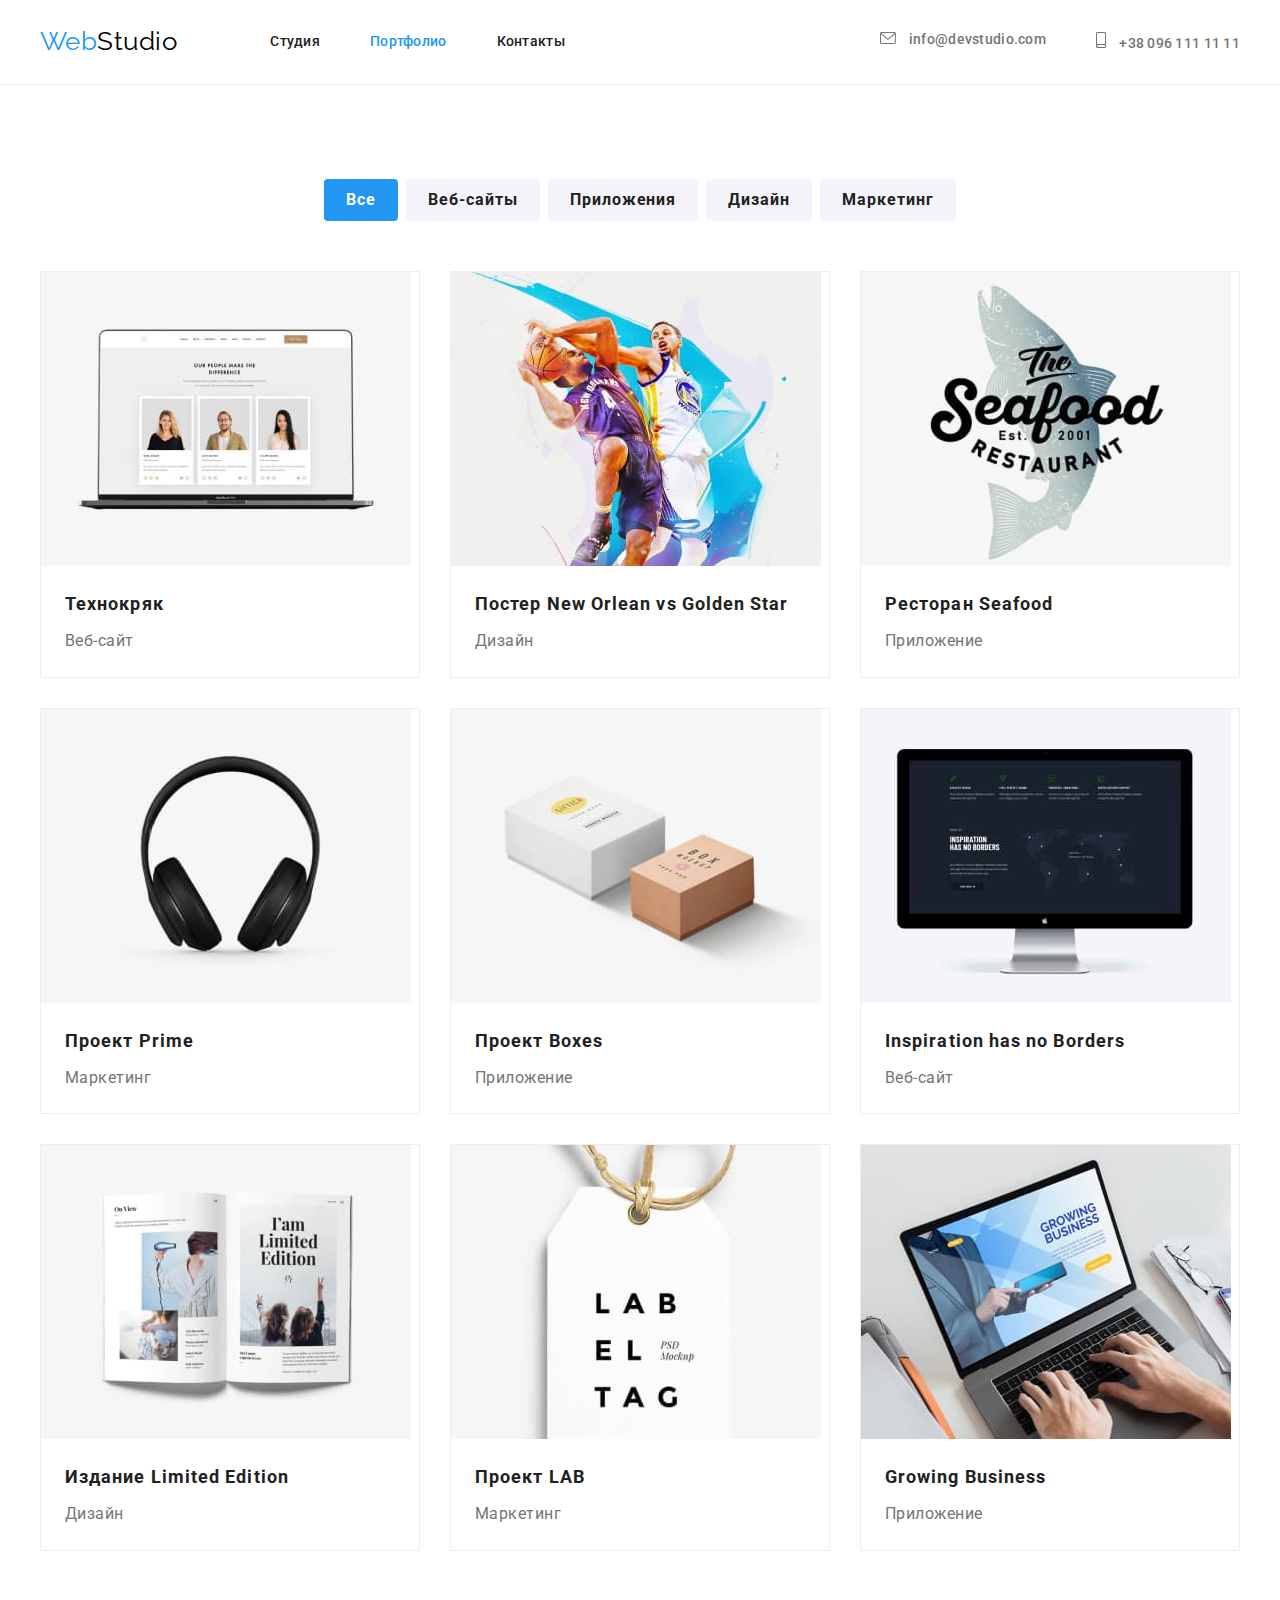
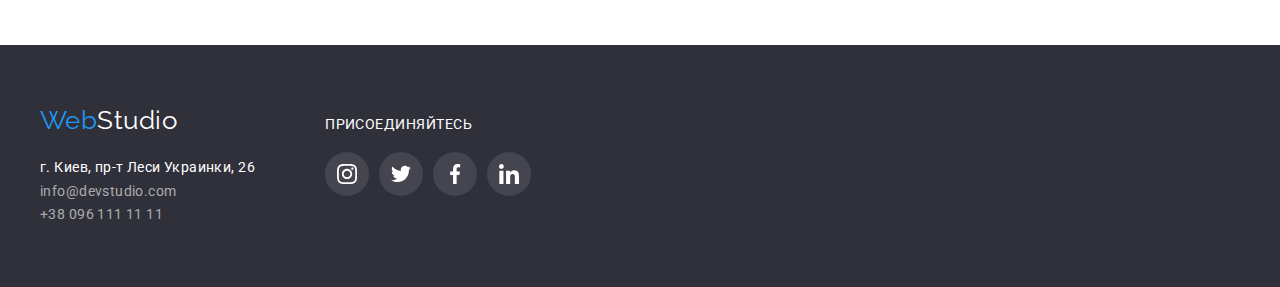
==== portfolio.html @ 0c9a092a "Клонирует новый репозиторий для модуля-5" ====
<!DOCTYPE html>
<html lang="ru">
<head>
  <meta charset="UTF-8">
  <meta http-equiv="X-UA-Compatible" content="IE=edge">
  <meta name="viewport" content="width=device-width, initial-scale=1.0">
  <title>Портфолио</title>
  <link rel="preconnect" href="https://fonts.googleapis.com">
  <link rel="preconnect" href="https://fonts.gstatic.com" crossorigin>
  <link href="https://fonts.googleapis.com/css2?family=Raleway:wght@700&family=Roboto:wght@400;500;700;900&display=swap"
    rel="stylesheet">
  <link rel="stylesheet" href="https://cdnjs.cloudflare.com/ajax/libs/modern-normalize/1.1.0/modern-normalize.min.css"
    integrity="sha512-wpPYUAdjBVSE4KJnH1VR1HeZfpl1ub8YT/NKx4PuQ5NmX2tKuGu6U/JRp5y+Y8XG2tV+wKQpNHVUX03MfMFn9Q=="
    crossorigin="anonymous" referrerpolicy="no-referrer">
  <link rel="stylesheet" href="./css/reset.css">
  <link rel="stylesheet" href="./css/styles.css">
</head>
<body>
  <!-- Шапка сайта -->
    <header class="page-header">
      <div class="container header-container">
        <!-- Главная навигация -->
        <nav class="site-nav">
          <a class="logo" href="index.html" lang="en">Web<span class="logo-header-black">Studio</span></a>
          <ul class="main-nav">
            <li class="item"><a href="index.html" class="link">Студия</a></li>
            <li class="item"><a href="portfolio.html" class="link current">Портфолио</a></li>
            <li class="item"><a href="" class="link">Контакты</a></li>
          </ul>
        </nav>
        <!-- Контакты -->
        <ul class="contacts-nav">
          <li class="item">
            <a class="link mailto" href="mailto:info@devstudio.com">
              <svg class="mailto-icon">
                <use href="./images/sprite.svg#envelope"></use>
              </svg>
              info@devstudio.com
            </a>
          </li>
          <li class="item">
            <a class="link tel" href="tel:+380961111111">
              <svg class="tel-icon">
                <use href="./images/sprite.svg#smartphone"></use>
              </svg>
              +38 096 111 11 11
            </a>
          </li>
        </ul>
      </div>
    </header>
  <!-- Уникальный контент страницы -->
  <main>
    <!-- Портфолио -->
    <section class="section">
      <div class="container">
        <!-- Скрыть этот заголовок с помощью css -->
        <h1 class="section-title hiden">Портфолио</h1>
        <!-- Фильтр кнопки -->
        <div class="filter-list">
          <button class="filter-btn btn current" type="button">Все</button>
          <button class="filter-btn btn" type="button">Веб-сайты</button>
          <button class="filter-btn btn" type="button">Приложения</button>
          <button class="filter-btn btn" type="button">Дизайн</button>
          <button class="filter-btn btn" type="button">Маркетинг</button>
        </div>
        <!-- Проекты -->
        <ul class="projects">
          <li class="item">
            <article class="card">
              <a href="">
                <div class="card-thumb">
                  <img class="projects-photo" src="./images/img1.jpg" alt="Веб-сайт Технокряк" width="370" height="294">
                </div>
                <div class="card-content">
                  <h2 class="card-title">Технокряк</h2>
                  <p class="card-filter">Веб-сайт</p>
                </div>
              </a>
            </article>
          </li>
          <li class="item">
            <article class="card">
              <a href="">
                <div class="card-thumb">
                  <img class="projects-photo" src="./images/img2.jpg" alt="Дизайн постера" width="370" height="294">
                </div>
                <div class="card-content">
              <h2 class="card-title">Постер <span lang="en">New Orlean vs Golden Star</span></h2>
              <p class="card-filter">Дизайн</p>
                </div>
              </a>
            </article>
          </li>
          <li class="item">
            <article class="card">
              <a href="">
                <div class="card-thumb">
                  <img class="projects-photo" src="./images/img3.jpg" alt="Приложение для ресторана" width="370" height="294">
                </div>
                <div class="card-content">
                  <h2 class="card-title">Ресторан <span lang="en">Seafood</span></h2>
                  <p class="card-filter">Приложение</p>
                </div>
              </a>
            </article>
          </li>
          <li class="item">
            <article class="card">
              <a href="">
                <div class="card-thumb">
                  <img class="projects-photo" src="./images/img4.jpg" alt="Продвижение проекта" width="370" height="294">
                </div>
                <div class="card-content">
                  <h2 class="card-title">Проект <span lang="en">Prime</span></h2>
                  <p class="card-filter">Маркетинг</p>
                </div>
              </a>
            </article>
          </li>
          <li class="item">
            <article class="card">
              <a href="">
                <div class="card-thumb">
                  <img class="projects-photo" src="./images/img5.jpg" alt="Разработка приложения" width="370" height="294">
                </div>
                <div class="card-content">
                  <h2 class="card-title">Проект <span lang="en">Boxes</span></h2>
                  <p class="card-filter">Приложение</p>
                </div>
              </a>
            </article>
          </li>
          <li class="item">
            <article class="card">
              <a href="">
                <div class="card-thumb">
                  <img class="projects-photo" src="./images/img6.jpg" alt="Разработка веб-сайта" width="370" height="294">
                </div>
                <div class="card-content">
                  <h2 class="card-title" lang="en">Inspiration has no Borders</h2>
                  <p class="card-filter">Веб-сайт</p>
                </div>
              </a>
            </article>
          </li>
          <li class="item">
            <article class="card">
              <a href="">
                <div class="card-thumb">
                  <img class="projects-photo" src="./images/img7.jpg" alt="Дизайн журнала" width="370" height="294">
                </div>
                <div class="card-content">
                  <h2 class="card-title">Издание <span lang="en">Limited Edition</span></h2>
                  <p class="card-filter">Дизайн</p>
                </div>
              </a>
            </article>
          </li>
          <li class="item">
            <article class="card">
              <a href="">
                <div class="card-thumb">
                  <img class="projects-photo" src="./images/img8.jpg" alt="Продвижение проекта" width="370" height="294">
                </div>
                <div class="card-content">
                  <h2 class="card-title">Проект <span lang="en">LAB</span></h2>
                  <p class="card-filter">Маркетинг</p>
                </div>
              </a>
            </article>
          </li>
          <li class="item">
            <article class="card">
              <a href="">
                <div class="card-thumb">
                  <img class="projects-photo" src="./images/img9.jpg" alt="Разработка приложения" width="370" height="294">
                </div>
                <div class="card-content">
                  <h2 class="card-title" lang="en">Growing Business</h2>
                  <p class="card-filter">Приложение</p>
                </div>
              </a>
            </article>
          </li>
        </ul>
      </div>
    </section>
  </main>
  <!-- Футер -->
  <footer class="footer">
    <div class="container footer-container">
      <div class="footer-left">
        <a class="logo logo-footer" href="index.html" lang="en">Web<span class="logo-footer-white">Studio</span></a>
        <address>
          <ul class="contacts-footer">
            <li><a class="link"
                href="https://www.google.com.ua/maps/place/%D0%B1%D1%83%D0%BB.+%D0%9B%D0%B5%D1%81%D0%B8+%D0%A3%D0%BA%D1%80%D0%B0%D0%B8%D0%BD%D0%BA%D0%B8,+26,+%D0%9A%D0%B8%D0%B5%D0%B2,+02000/@50.4265841,30.5361971,17z/data=!3m1!4b1!4m5!3m4!1s0x40d4cf0e033ecbe9:0x57a4dffefec77da0!8m2!3d50.4265807!4d30.5383858?hl=ru"><span
                  class="address">г. Киев, пр-т Леси Украинки, 26</span></a>
            </li>
            <li><a class="link" href="mailto:info@devstudio.com">info@devstudio.com</a>
            </li>
            <li><a class="link" href="tel:+380961111111">+38 096 111 11 11</a>
            </li>
          </ul>
        </address>
      </div>
      <div class="footer-right">
        <p class="footer-title">присоединяйтесь</p>
        <ul class="footer-social-list">
          <li class="item"><a class="link" href="">
              <svg class="icon">
                <use href="./images/sprite.svg#instagram"></use>
              </svg>
            </a>
          </li>
          <li class="item"><a class="link" href="">
              <svg class="icon">
                <use href="./images/sprite.svg#twitter"></use>
              </svg>
            </a>
          </li>
          <li class="item"><a class="link" href="">
              <svg class="icon">
                <use href="./images/sprite.svg#facebook"></use>
              </svg>
            </a>
          </li>
          <li class="item"><a class="link" href="">
              <svg class="icon">
                <use href="./images/sprite.svg#linkedin"></use>
              </svg>
            </a>
          </li>
        </ul>
      </div>
    </div>
  </footer>
</body>
</html>
---- css/styles.css ----
:root {
  --primary-text-color: #757575;
  --title-text-color: #212121;
  --accent-color: #2196f3;
  --card-set-gap: 30px;
  --card-shadow: 0px 1px 3px rgba(0, 0, 0, 0.12), 0px 1px 1px rgba(0, 0, 0, 0.14),
    0px 2px 1px rgba(0, 0, 0, 0.2);
  --card-border: 1px solid #eeeeee;
  --icons-color: #afb1b8;
}

body {
  background-color: #ffffff;
  color: var(--primary-text-color);
  font-family: Roboto, sans-serif;
  letter-spacing: 0.03em;
}

.container {
  width: 1200px;
  padding-left: 15px;
  padding-right: 15px;
  margin: 0 auto;
}

/* Шапка сайта */
.page-header {
  border-bottom: 1px solid #ececec;
}

.header-container {
  display: flex;
  align-items: center;
  justify-content: space-between;
}

.site-nav {
  display: flex;
  align-items: center;
}

/* Логотип */
.logo {
  color: var(--accent-color);
  font-family: Raleway, sans-serif;
  font-size: 26px;
  line-height: 1.2;
}

.logo-header-black {
  color: #000000;
}

/* Главная навигация */
.main-nav {
  display: flex;
  margin-left: 93px;
}

.main-nav .item:not(:last-child) {
  margin-right: 50px;
}

.main-nav .link {
  display: block;
  padding-top: 32px;
  padding-bottom: 32px;

  color: var(--title-text-color);
  font-weight: 500;
  font-size: 14px;
  line-height: 1.14;
  letter-spacing: 0.02em;
}

/* Контакты хедер*/
.contacts-nav {
  display: flex;
}

.contacts-nav .item:not(:last-child) {
  margin-right: 50px;
}

.contacts-nav .link {
  display: block;
  padding-top: 32px;
  padding-bottom: 32px;

  color: var(--primary-text-color);
  font-weight: 500;
  font-size: 14px;
  line-height: 1.14;
  letter-spacing: 0.02em;
}

.main-nav .link:hover,
.main-nav .link:focus,
.contacts-nav .link:hover,
.contacts-nav .link:focus {
  color: var(--accent-color);
}

.main-nav .link.current {
  color: var(--accent-color);
}

.mailto-icon {
  width: 16px;
  height: 12px;
  fill: currentColor;
  margin-right: 10px;
}

.tel-icon {
  width: 10px;
  height: 16px;
  fill: currentColor;
  margin-right: 10px;
}

/* Блок герой, футер*/
.hero {
  max-width: 1600px;
  height: 600px;
  background-color: #c4c4c4;
  background-image: linear-gradient(to right, rgba(47, 48, 58, 0.4), rgba(47, 48, 58, 0.4)),
    url(../images/hero.jpg);
  margin: 0 auto;
  padding: 200px 0;
  background-size: cover;
  background-repeat: no-repeat;
  background-position: center;
}

.hero {
  text-align: center;
}

.hero-title {
  margin-bottom: 30px;
  max-width: 696px;
  margin: 0 auto;
  color: #ffffff;
  font-weight: 900;
  font-size: 44px;
  line-height: 1.36;
  letter-spacing: 0.06em;
  text-transform: uppercase;
}

/* Кнопка */
.btn {
  border-radius: 4px;

  font-family: inherit;
  font-weight: 700;
  font-size: 16px;
  line-height: 1.9;
  text-align: center;
  letter-spacing: 0.06em;
  cursor: pointer;
}

.hero-btn {
  padding: 10px 32px;
  min-width: 200px;

  background-color: #188ce8;
  color: #ffffff;
}

.btn:hover,
.btn:focus {
  background-color: var(--accent-color);
}

/* Секции */
.section {
  padding-top: 94px;
  padding-bottom: 94px;
}

.section.no-padding-top {
  padding-top: 0;
}

.section-title.hiden {
  position: absolute;
  width: 1px;
  height: 1px;
  margin: -1px;
  padding: 0;
  overflow: hidden;
  border: 0;
  clip: rect(0 0 0 0);
}

.section-title {
  margin-bottom: 50px;

  color: var(--title-text-color);
  font-size: 36px;
  line-height: 1.2;
  text-align: center;
  letter-spacing: 0.03em;
}

/* Преимущества */
.feature-list {
  display: flex;
  margin-top: calc(-1 * var(--card-set-gap));
  margin-left: calc(-1 * var(--card-set-gap));
}

.feature-list .item {
  margin-top: var(--card-set-gap);
  margin-left: var(--card-set-gap);
  flex-basis: calc(100% / 4 - var(--card-set-gap));
}

.feature-list .icon-background {
  display: flex;
  height: 120px;
  width: 100%;
  margin-bottom: 30px;
  background-color: #f5f4fa;
  border-radius: 4px;
  justify-content: center;
  align-items: center;
}

.icon-background .icon {
  width: 70px;
  height: 70px;
}

.feature-list .title {
  margin-bottom: 10px;

  color: var(--title-text-color);
  font-size: 14px;
  line-height: 1.14;
  text-transform: uppercase;
}

.feature-list .text {
  font-size: 14px;
  line-height: 1.71;
}

/* Чем мы занимаемся */
.gallery-list {
  display: flex;
  margin-top: calc(-1 * var(--card-set-gap));
  margin-left: calc(-1 * var(--card-set-gap));
}

.gallery-list .item {
  display: flex;
  margin-top: var(--card-set-gap);
  margin-left: var(--card-set-gap);
}

/* Наша команда */
.team-list {
  display: flex;
  margin-top: calc(-1 * var(--card-set-gap));
  margin-left: calc(-1 * var(--card-set-gap));
}

.team-list .item {
  margin-top: var(--card-set-gap);
  margin-left: var(--card-set-gap);
  flex-basis: calc(100% / 4 - var(--card-set-gap));
  border-radius: 0px 0px 4px 4px;

  background-color: #ffffff;
  box-shadow: var(--card-shadow);
}

.team {
  background-color: #f5f4fa;
}

.team-employee {
  padding: 30px 0;
  text-align: center;
}

.team .member {
  margin-bottom: 10px;

  color: var(--title-text-color);
  font-weight: 500;
  font-size: 16px;
  line-height: 1.2;
}

.team .position {
  font-size: 16px;
  line-height: 1.2;
}

.team-employee .social-list {
  display: flex;
  justify-content: center;
}

.social-list .social-item {
  width: 44px;
  height: 44px;
}

.social-list .social-item + .social-item {
  margin-left: 10px;
}

.social-list .social-link {
  display: flex;
  align-items: center;
  justify-content: center;
  width: 100%;
  height: 100%;
  border-radius: 50%;
  background-color: #ffffff;
}

.social-list .social-link:hover,
.social-list .social-link:focus {
  background-color: var(--accent-color);
}

.social-list .social-link:hover .social-icon,
.social-list .social-link:focus .social-icon {
  fill: #ffffff;
}

.social-list .social-icon {
  width: 20px;
  height: 20px;
  fill: var(--icons-color);
}

/* Постоянные клиенты */
.clients-list {
  display: flex;
  margin-top: calc(-1 * var(--card-set-gap));
  margin-left: calc(-1 * var(--card-set-gap));
}

.clients-list .item {
  display: flex;
  margin-top: var(--card-set-gap);
  margin-left: var(--card-set-gap);
  flex-basis: calc(100% / 6 - var(--card-set-gap));
}

.clients-list .link {
  display: flex;
  align-items: center;
  justify-content: center;
  width: 170px;
  height: 92px;
  border: 1px solid var(--icons-color);
  border-radius: 4px;
}

.clients-list .icon {
  width: 106px;
  height: 60px;
  fill: var(--icons-color);
}

.clients-list .link:hover,
.clients-list .link:focus {
  border-color: var(--accent-color);
}

.clients-list .link:hover .icon,
.clients-list .link:focus .icon {
  fill: var(--accent-color);
}

/* Футер */
.footer {
  background-color: #2f303a;
}

.footer-container {
  display: flex;
}

/* Левая сторона футера */
.footer-left {
  padding-top: 60px;
}

.logo.logo-footer {
  display: block;
  margin-bottom: 20px;
}

.logo-footer-white {
  color: #ffffff;
}

.contacts-footer {
  padding-bottom: 60px;
}

.contacts-footer .link:hover,
.contacts-footer .link:focus {
  color: var(--accent-color);
}

.contacts-footer .link,
.contacts-footer .address {
  display: block;

  color: rgba(255, 255, 255, 0.6);
  font-family: Roboto, sans-serif;
  font-style: normal;
  font-size: 14px;
  line-height: 1.7;
  letter-spacing: 0.03em;
}

.contacts-footer .address {
  color: #ffffff;
}

/* Правая сторона футера */
.footer-right {
  margin-left: 70px;
  padding-top: 72px;
}

.footer-title {
  margin-bottom: 20px;

  color: #ffffff;
  font-weight: 700px;
  font-size: 14px;
  line-height: 1.14;
  text-transform: uppercase;
}

.footer-social-list {
  display: flex;
}

.footer-social-list .item {
  display: flex;
  width: 44px;
  height: 44px;
}

.footer-social-list .item + .item {
  margin-left: 10px;
}

.footer-social-list .link {
  display: flex;
  align-items: center;
  justify-content: center;
  width: 100%;
  height: 100%;
  border-radius: 50%;
  background-color: rgba(255, 255, 255, 0.1);
}

.footer-social-list .link:hover,
.footer-social-list .link:focus {
  background-color: var(--accent-color);
}

.footer-social-list .icon {
  width: 20px;
  height: 20px;
  fill: #ffffff;
}

/* Страница портфолио */
/* Фильтр кнопки */
.filter-list {
  display: flex;
  justify-content: center;
  margin-bottom: 50px;
}

.filter-btn {
  padding: 6px 22px;
  min-width: 73px;

  background-color: #f5f4fa;
  color: var(--title-text-color);
}

.filter-btn:not(:last-child) {
  margin-right: 8px;
}

.filter-btn:hover,
.filter-btn:focus {
  color: #ffffff;
  background-color: var(--accent-color);
  box-shadow: 0px 3px 1px rgba(0, 0, 0, 0.1), 0px 1px 2px rgba(0, 0, 0, 0.08),
    0px 2px 2px rgba(0, 0, 0, 0.12);
}

.filter-btn.current {
  background-color: var(--accent-color);
  color: #ffffff;
}

/* Проекты */
.projects {
  display: flex;
  flex-wrap: wrap;
  margin-top: calc(-1 * var(--card-set-gap));
  margin-left: calc(-1 * var(--card-set-gap));
}

.projects .item {
  margin-top: var(--card-set-gap);
  margin-left: var(--card-set-gap);
  flex-basis: calc(100% / 3 - var(--card-set-gap));
}

.card {
  border: var(--card-border);
  background-color: #ffffff;
}

.card:hover {
  box-shadow: 0px 1px 1px rgba(0, 0, 0, 0.12), 0px 4px 4px rgba(0, 0, 0, 0.06),
    1px 4px 6px rgba(0, 0, 0, 0.16);
}

.card-content {
  display: block;
  padding: 20px 24px;
}
.projects .card-title {
  margin-bottom: 4px;

  color: var(--title-text-color);
  font-size: 18px;
  line-height: 2;
  letter-spacing: 0.06em;
}

.projects .card-filter {
  color: var(--primary-text-color);
  font-size: 16px;
  line-height: 1.9;
}
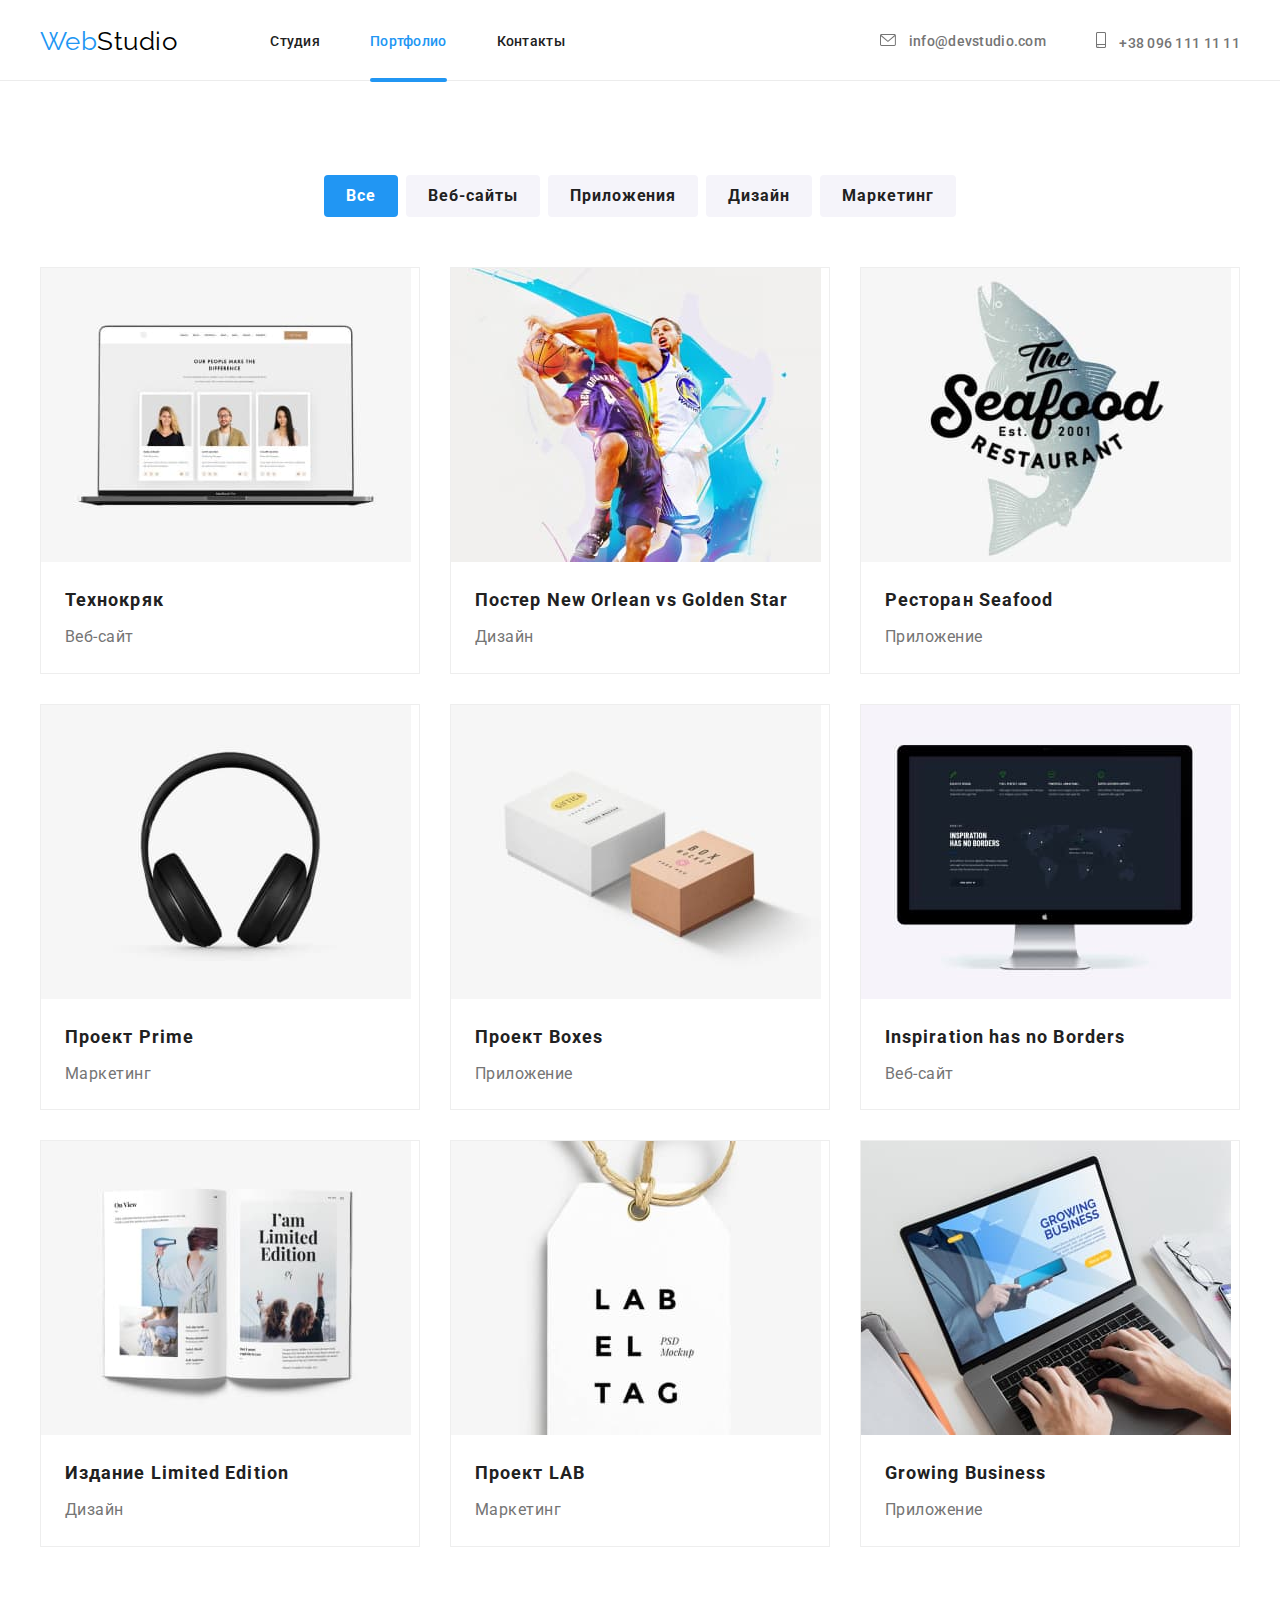
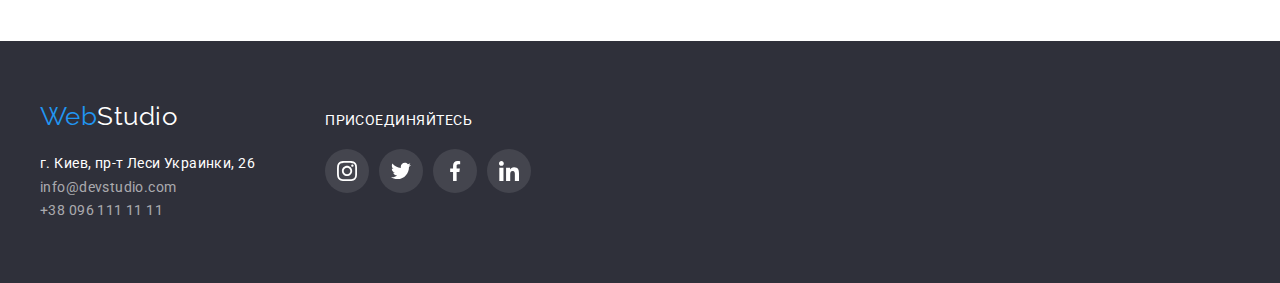
==== commit 1c8f1e5e: "Добавляет элементы позиционирования на страницу" ====
--- a/portfolio.html
+++ b/portfolio.html
@@ -70,6 +70,9 @@
             <article class="card">
               <a href="">
                 <div class="card-thumb">
+                  <p class="card-thumb-content">Технокряк это современная площадка распространения коронавируса. Компании используют эту платформу для цифрового
+                  шпионажа и атак на защищённые сервера конкурентов.
+                  </p>
                   <img class="projects-photo" src="./images/img1.jpg" alt="Веб-сайт Технокряк" width="370" height="294">
                 </div>
                 <div class="card-content">
@@ -83,6 +86,9 @@
             <article class="card">
               <a href="">
                 <div class="card-thumb">
+                  <p class="card-thumb-content">Технокряк это современная площадка распространения коронавируса. Компании используют эту платформу для цифрового
+                  шпионажа и атак на защищённые сервера конкурентов.
+                  </p>
                   <img class="projects-photo" src="./images/img2.jpg" alt="Дизайн постера" width="370" height="294">
                 </div>
                 <div class="card-content">
@@ -96,6 +102,9 @@
             <article class="card">
               <a href="">
                 <div class="card-thumb">
+                  <p class="card-thumb-content">Технокряк это современная площадка распространения коронавируса. Компании используют эту платформу для цифрового
+                  шпионажа и атак на защищённые сервера конкурентов.
+                  </p>
                   <img class="projects-photo" src="./images/img3.jpg" alt="Приложение для ресторана" width="370" height="294">
                 </div>
                 <div class="card-content">
@@ -109,6 +118,9 @@
             <article class="card">
               <a href="">
                 <div class="card-thumb">
+                  <p class="card-thumb-content">Технокряк это современная площадка распространения коронавируса. Компании используют эту платформу для цифрового
+                  шпионажа и атак на защищённые сервера конкурентов.
+                  </p>
                   <img class="projects-photo" src="./images/img4.jpg" alt="Продвижение проекта" width="370" height="294">
                 </div>
                 <div class="card-content">
@@ -122,6 +134,9 @@
             <article class="card">
               <a href="">
                 <div class="card-thumb">
+                  <p class="card-thumb-content">Технокряк это современная площадка распространения коронавируса. Компании используют эту платформу для цифрового
+                  шпионажа и атак на защищённые сервера конкурентов.
+                  </p>
                   <img class="projects-photo" src="./images/img5.jpg" alt="Разработка приложения" width="370" height="294">
                 </div>
                 <div class="card-content">
@@ -135,6 +150,9 @@
             <article class="card">
               <a href="">
                 <div class="card-thumb">
+                  <p class="card-thumb-content">Технокряк это современная площадка распространения коронавируса. Компании используют эту платформу для цифрового
+                  шпионажа и атак на защищённые сервера конкурентов.
+                  </p>
                   <img class="projects-photo" src="./images/img6.jpg" alt="Разработка веб-сайта" width="370" height="294">
                 </div>
                 <div class="card-content">
@@ -148,6 +166,9 @@
             <article class="card">
               <a href="">
                 <div class="card-thumb">
+                  <p class="card-thumb-content">Технокряк это современная площадка распространения коронавируса. Компании используют эту платформу для цифрового
+                  шпионажа и атак на защищённые сервера конкурентов.
+                  </p>
                   <img class="projects-photo" src="./images/img7.jpg" alt="Дизайн журнала" width="370" height="294">
                 </div>
                 <div class="card-content">
@@ -161,6 +182,9 @@
             <article class="card">
               <a href="">
                 <div class="card-thumb">
+                  <p class="card-thumb-content">Технокряк это современная площадка распространения коронавируса. Компании используют эту платформу для цифрового
+                  шпионажа и атак на защищённые сервера конкурентов.
+                  </p>
                   <img class="projects-photo" src="./images/img8.jpg" alt="Продвижение проекта" width="370" height="294">
                 </div>
                 <div class="card-content">
@@ -174,6 +198,9 @@
             <article class="card">
               <a href="">
                 <div class="card-thumb">
+                  <p class="card-thumb-content">Технокряк это современная площадка распространения коронавируса. Компании используют эту платформу для цифрового
+                  шпионажа и атак на защищённые сервера конкурентов.
+                  </p>
                   <img class="projects-photo" src="./images/img9.jpg" alt="Разработка приложения" width="370" height="294">
                 </div>
                 <div class="card-content">
--- a/css/styles.css
+++ b/css/styles.css
@@ -26,6 +26,7 @@
 /* Шапка сайта */
 .page-header {
   border-bottom: 1px solid #ececec;
+  height: 80px;
 }
 
 .header-container {
@@ -73,9 +74,28 @@
   letter-spacing: 0.02em;
 }
 
+.main-nav .link.current {
+  position: relative;
+
+  color: var(--accent-color);
+}
+
+.link.current::before {
+  position: absolute;
+  bottom: 0px;
+  right: 0;
+
+  content: '';
+  width: 100%;
+  height: 4px;
+  background: #2196f3;
+  border-radius: 2px;
+}
+
 /* Контакты хедер*/
 .contacts-nav {
   display: flex;
+  align-items: center;
 }
 
 .contacts-nav .item:not(:last-child) {
@@ -98,10 +118,6 @@
 .main-nav .link:focus,
 .contacts-nav .link:hover,
 .contacts-nav .link:focus {
-  color: var(--accent-color);
-}
-
-.main-nav .link.current {
   color: var(--accent-color);
 }
 
@@ -257,9 +273,29 @@
 }
 
 .gallery-list .item {
+  position: relative;
+
   display: flex;
   margin-top: var(--card-set-gap);
   margin-left: var(--card-set-gap);
+}
+
+.gallery-title {
+  position: absolute;
+  width: 100%;
+  bottom: 0;
+  right: 0;
+
+  padding-top: 27px;
+  padding-bottom: 27px;
+
+  color: #ffffff;
+  background-color: rgba(47, 48, 58, 0.8);
+  font-weight: 700px;
+  font-size: 14px;
+  line-height: 1.14;
+  text-align: center;
+  text-transform: uppercase;
 }
 
 /* Наша команда */
@@ -529,6 +565,8 @@
 }
 
 .card {
+  position: relative;
+
   border: var(--card-border);
   background-color: #ffffff;
 }
@@ -536,6 +574,39 @@
 .card:hover {
   box-shadow: 0px 1px 1px rgba(0, 0, 0, 0.12), 0px 4px 4px rgba(0, 0, 0, 0.06),
     1px 4px 6px rgba(0, 0, 0, 0.16);
+}
+
+.card::before {
+  position: absolute;
+  top: 0;
+  left: 0;
+
+  content: '';
+  width: 370px;
+  height: 294px;
+  background-color: rgba(33, 150, 243, 0.9);
+  opacity: 0;
+}
+
+.card:hover::before {
+  opacity: 1;
+}
+
+.card-thumb-content {
+  position: absolute;
+  top: 63px;
+  left: 24px;
+  width: 322px;
+  height: 168px;
+
+  color: #ffffff;
+  font-size: 18px;
+  line-height: 1.56;
+  opacity: 0;
+}
+
+.card:hover .card-thumb-content {
+  opacity: 1;
 }
 
 .card-content {
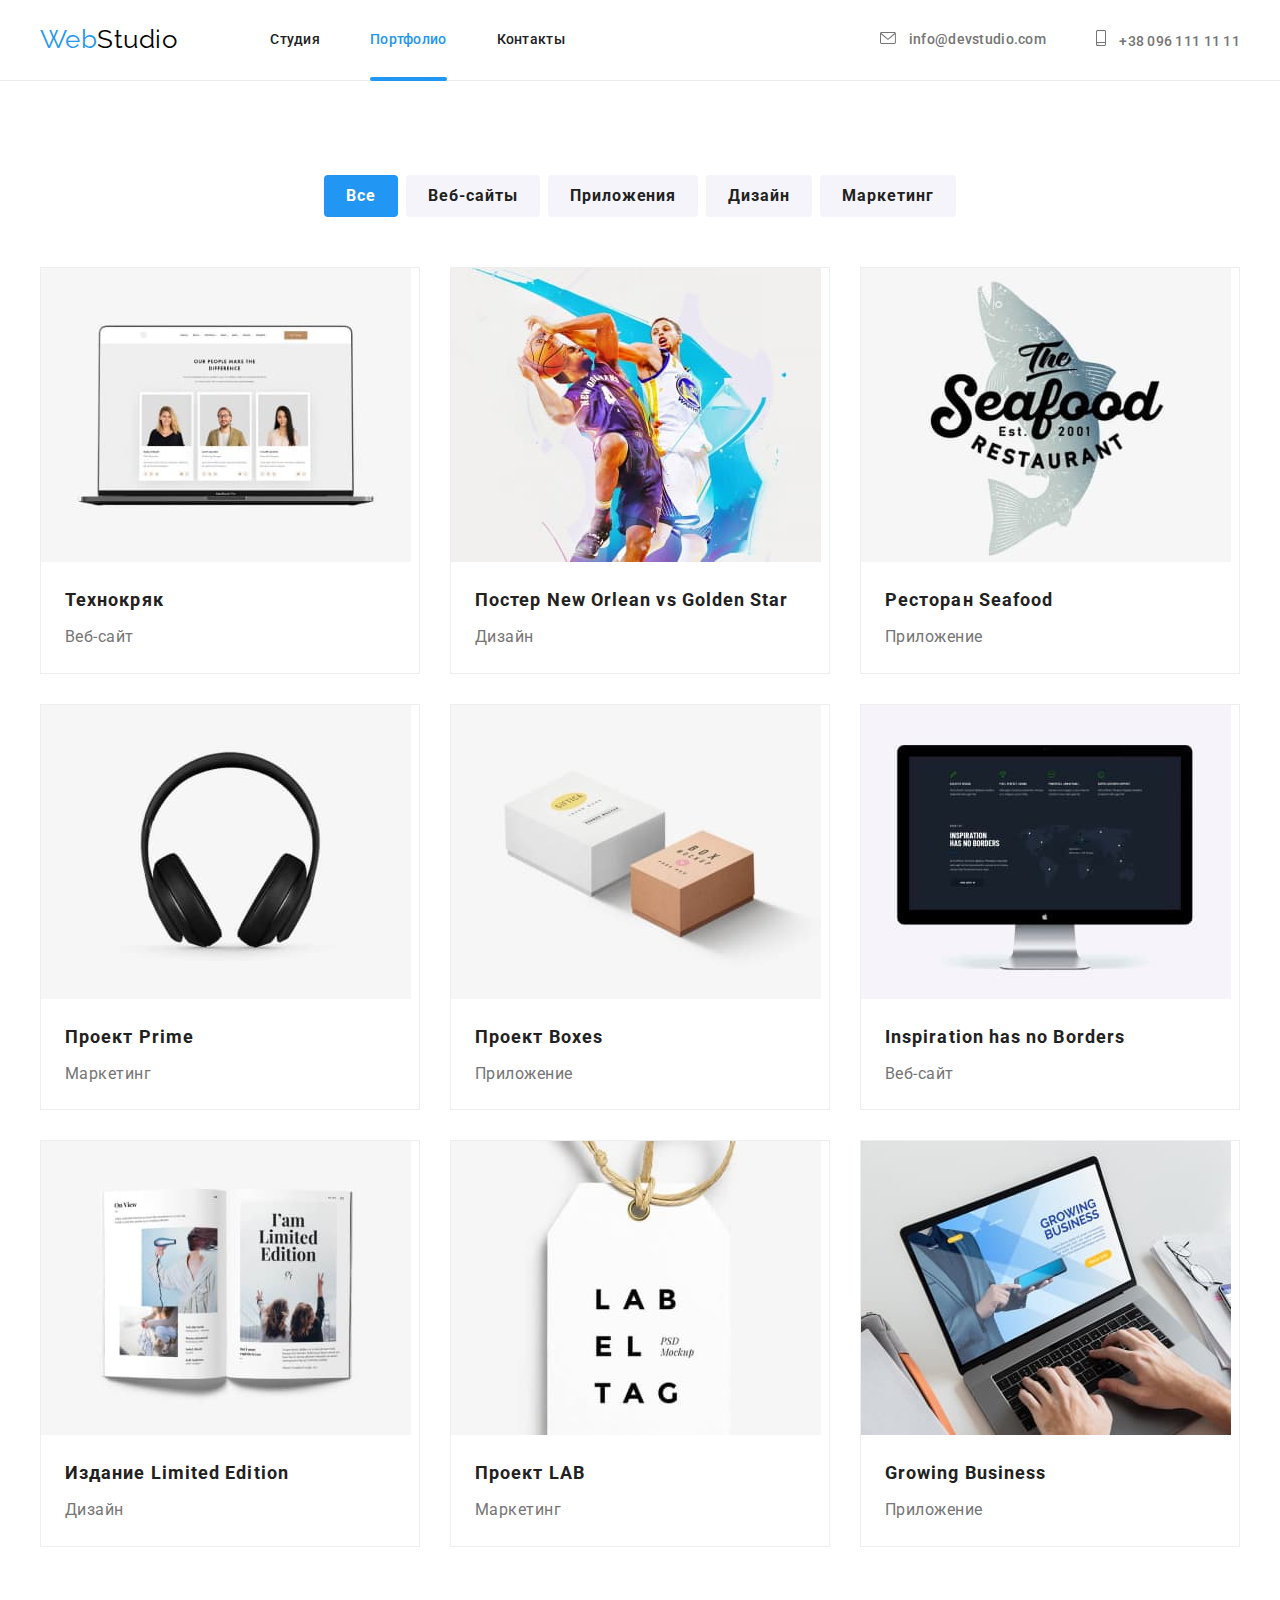
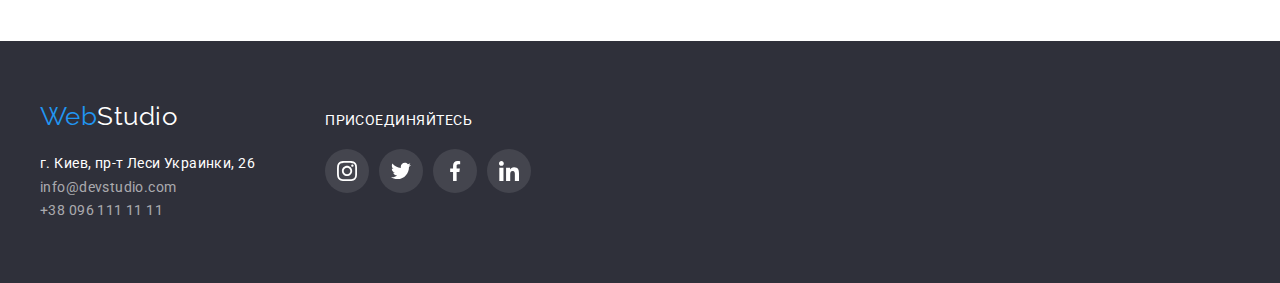
==== commit 8d3a81e7: "Добавляет переходы и анимацию" ====
--- a/portfolio.html
+++ b/portfolio.html
@@ -68,7 +68,7 @@
         <ul class="projects">
           <li class="item">
             <article class="card">
-              <a href="">
+              <a class="card-link" href="">
                 <div class="card-thumb">
                   <p class="card-thumb-content">Технокряк это современная площадка распространения коронавируса. Компании используют эту платформу для цифрового
                   шпионажа и атак на защищённые сервера конкурентов.
@@ -84,7 +84,7 @@
           </li>
           <li class="item">
             <article class="card">
-              <a href="">
+              <a class="card-link" href="">
                 <div class="card-thumb">
                   <p class="card-thumb-content">Технокряк это современная площадка распространения коронавируса. Компании используют эту платформу для цифрового
                   шпионажа и атак на защищённые сервера конкурентов.
@@ -100,7 +100,7 @@
           </li>
           <li class="item">
             <article class="card">
-              <a href="">
+              <a class="card-link" href="">
                 <div class="card-thumb">
                   <p class="card-thumb-content">Технокряк это современная площадка распространения коронавируса. Компании используют эту платформу для цифрового
                   шпионажа и атак на защищённые сервера конкурентов.
@@ -116,7 +116,7 @@
           </li>
           <li class="item">
             <article class="card">
-              <a href="">
+              <a class="card-link" href="">
                 <div class="card-thumb">
                   <p class="card-thumb-content">Технокряк это современная площадка распространения коронавируса. Компании используют эту платформу для цифрового
                   шпионажа и атак на защищённые сервера конкурентов.
@@ -132,7 +132,7 @@
           </li>
           <li class="item">
             <article class="card">
-              <a href="">
+              <a class="card-link" href="">
                 <div class="card-thumb">
                   <p class="card-thumb-content">Технокряк это современная площадка распространения коронавируса. Компании используют эту платформу для цифрового
                   шпионажа и атак на защищённые сервера конкурентов.
@@ -148,7 +148,7 @@
           </li>
           <li class="item">
             <article class="card">
-              <a href="">
+              <a class="card-link" href="">
                 <div class="card-thumb">
                   <p class="card-thumb-content">Технокряк это современная площадка распространения коронавируса. Компании используют эту платформу для цифрового
                   шпионажа и атак на защищённые сервера конкурентов.
@@ -164,7 +164,7 @@
           </li>
           <li class="item">
             <article class="card">
-              <a href="">
+              <a class="card-link" href="">
                 <div class="card-thumb">
                   <p class="card-thumb-content">Технокряк это современная площадка распространения коронавируса. Компании используют эту платформу для цифрового
                   шпионажа и атак на защищённые сервера конкурентов.
@@ -180,7 +180,7 @@
           </li>
           <li class="item">
             <article class="card">
-              <a href="">
+              <a class="card-link" href="">
                 <div class="card-thumb">
                   <p class="card-thumb-content">Технокряк это современная площадка распространения коронавируса. Компании используют эту платформу для цифрового
                   шпионажа и атак на защищённые сервера конкурентов.
@@ -196,7 +196,7 @@
           </li>
           <li class="item">
             <article class="card">
-              <a href="">
+              <a class="card-link" href="">
                 <div class="card-thumb">
                   <p class="card-thumb-content">Технокряк это современная площадка распространения коронавируса. Компании используют эту платформу для цифрового
                   шпионажа и атак на защищённые сервера конкурентов.
--- a/css/styles.css
+++ b/css/styles.css
@@ -25,12 +25,16 @@
 
 /* Шапка сайта */
 .page-header {
+  top: 0;
+  left: 0;
+  width: 100%;
+  min-height: 80px;
   border-bottom: 1px solid #ececec;
+}
+
+.header-container {
+  display: flex;
   height: 80px;
-}
-
-.header-container {
-  display: flex;
   align-items: center;
   justify-content: space-between;
 }
@@ -72,6 +76,13 @@
   font-size: 14px;
   line-height: 1.14;
   letter-spacing: 0.02em;
+
+  transition: color 250ms cubic-bezier(0.4, 0, 0.2, 1);
+}
+
+.main-nav .link:hover,
+.main-nav .link:focus {
+  color: var(--accent-color);
 }
 
 .main-nav .link.current {
@@ -80,9 +91,10 @@
   color: var(--accent-color);
 }
 
-.link.current::before {
+/* Каррент-полоска */
+.link.current::after {
   position: absolute;
-  bottom: 0px;
+  bottom: -1px;
   right: 0;
 
   content: '';
@@ -112,15 +124,16 @@
   font-size: 14px;
   line-height: 1.14;
   letter-spacing: 0.02em;
-}
-
-.main-nav .link:hover,
-.main-nav .link:focus,
+
+  transition: color 250ms cubic-bezier(0.4, 0, 0.2, 1);
+}
+
 .contacts-nav .link:hover,
 .contacts-nav .link:focus {
   color: var(--accent-color);
 }
 
+/* svg Иконки в контактах */
 .mailto-icon {
   width: 16px;
   height: 12px;
@@ -165,7 +178,7 @@
   text-transform: uppercase;
 }
 
-/* Кнопка */
+/* Кнопка герой */
 .btn {
   border-radius: 4px;
 
@@ -184,6 +197,8 @@
 
   background-color: #188ce8;
   color: #ffffff;
+
+  transition: background-color 250ms cubic-bezier(0.4, 0, 0.2, 1);
 }
 
 .btn:hover,
@@ -360,6 +375,8 @@
   height: 100%;
   border-radius: 50%;
   background-color: #ffffff;
+
+  transition: background-color 250ms cubic-bezier(0.4, 0, 0.2, 1);
 }
 
 .social-list .social-link:hover,
@@ -400,6 +417,8 @@
   height: 92px;
   border: 1px solid var(--icons-color);
   border-radius: 4px;
+
+  transition: border-color 250ms cubic-bezier(0.4, 0, 0.2, 1);
 }
 
 .clients-list .icon {
@@ -443,11 +462,6 @@
 
 .contacts-footer {
   padding-bottom: 60px;
-}
-
-.contacts-footer .link:hover,
-.contacts-footer .link:focus {
-  color: var(--accent-color);
 }
 
 .contacts-footer .link,
@@ -466,6 +480,15 @@
   color: #ffffff;
 }
 
+.contacts-footer .link {
+  transition: color 250ms cubic-bezier(0.4, 0, 0.2, 1);
+}
+
+.contacts-footer .link:hover,
+.contacts-footer .link:focus {
+  color: var(--accent-color);
+}
+
 /* Правая сторона футера */
 .footer-right {
   margin-left: 70px;
@@ -504,6 +527,8 @@
   height: 100%;
   border-radius: 50%;
   background-color: rgba(255, 255, 255, 0.1);
+
+  transition: background-color 250ms cubic-bezier(0.4, 0, 0.2, 1);
 }
 
 .footer-social-list .link:hover,
@@ -531,6 +556,9 @@
 
   background-color: #f5f4fa;
   color: var(--title-text-color);
+
+  transition: background-color 250ms cubic-bezier(0.4, 0, 0.2, 1),
+    color 250ms cubic-bezier(0.4, 0, 0.2, 1), box-shadow 250ms cubic-bezier(0.4, 0, 0.2, 1);
 }
 
 .filter-btn:not(:last-child) {
@@ -569,6 +597,8 @@
 
   border: var(--card-border);
   background-color: #ffffff;
+
+  transition: box-shadow 250ms cubic-bezier(0.4, 0, 0.2, 1);
 }
 
 .card:hover {
@@ -576,7 +606,7 @@
     1px 4px 6px rgba(0, 0, 0, 0.16);
 }
 
-.card::before {
+.card-link::before {
   position: absolute;
   top: 0;
   left: 0;
@@ -586,9 +616,12 @@
   height: 294px;
   background-color: rgba(33, 150, 243, 0.9);
   opacity: 0;
-}
-
-.card:hover::before {
+
+  transition: opacity 250ms cubic-bezier(0.4, 0, 0.2, 1);
+}
+
+.card-link:hover::before,
+.card-link:focus::before {
   opacity: 1;
 }
 
@@ -603,9 +636,12 @@
   font-size: 18px;
   line-height: 1.56;
   opacity: 0;
-}
-
-.card:hover .card-thumb-content {
+
+  transition: opacity 250ms cubic-bezier(0.4, 0, 0.2, 1);
+}
+
+.card-link:hover .card-thumb-content,
+.card-link:focus .card-thumb-content {
   opacity: 1;
 }
 
@@ -627,3 +663,48 @@
   font-size: 16px;
   line-height: 1.9;
 }
+
+/* Модальное окно */
+.backdrop {
+  position: fixed;
+  top: 0;
+  left: 0;
+  width: 100%;
+  height: 100%;
+  background-color: rgba(0, 0, 0, 0.2);
+}
+
+.backdrop.is-hidden {
+  opacity: 0;
+  pointer-events: none;
+  visibility: hidden;
+}
+
+.modal {
+  position: absolute;
+  top: 50%;
+  left: 50%;
+  transform: translate(-50%, -50%);
+
+  min-width: 528px;
+  min-height: 581px;
+  padding: 8px;
+
+  background-color: #ffffff;
+  box-shadow: 0px 1px 3px rgba(0, 0, 0, 0.12), 0px 1px 1px rgba(0, 0, 0, 0.14),
+    0px 2px 1px rgba(0, 0, 0, 0.2);
+  border-radius: 4px;
+}
+
+.modal-btn {
+  position: absolute;
+  top: 8px;
+  right: 8px;
+  width: 30px;
+  height: 30px;
+  border: 1px solid rgba(0, 0, 0, 0.1);
+  border-radius: 50%;
+  background-color: #ffffff;
+  cursor: pointer;
+  text-align: center;
+}
